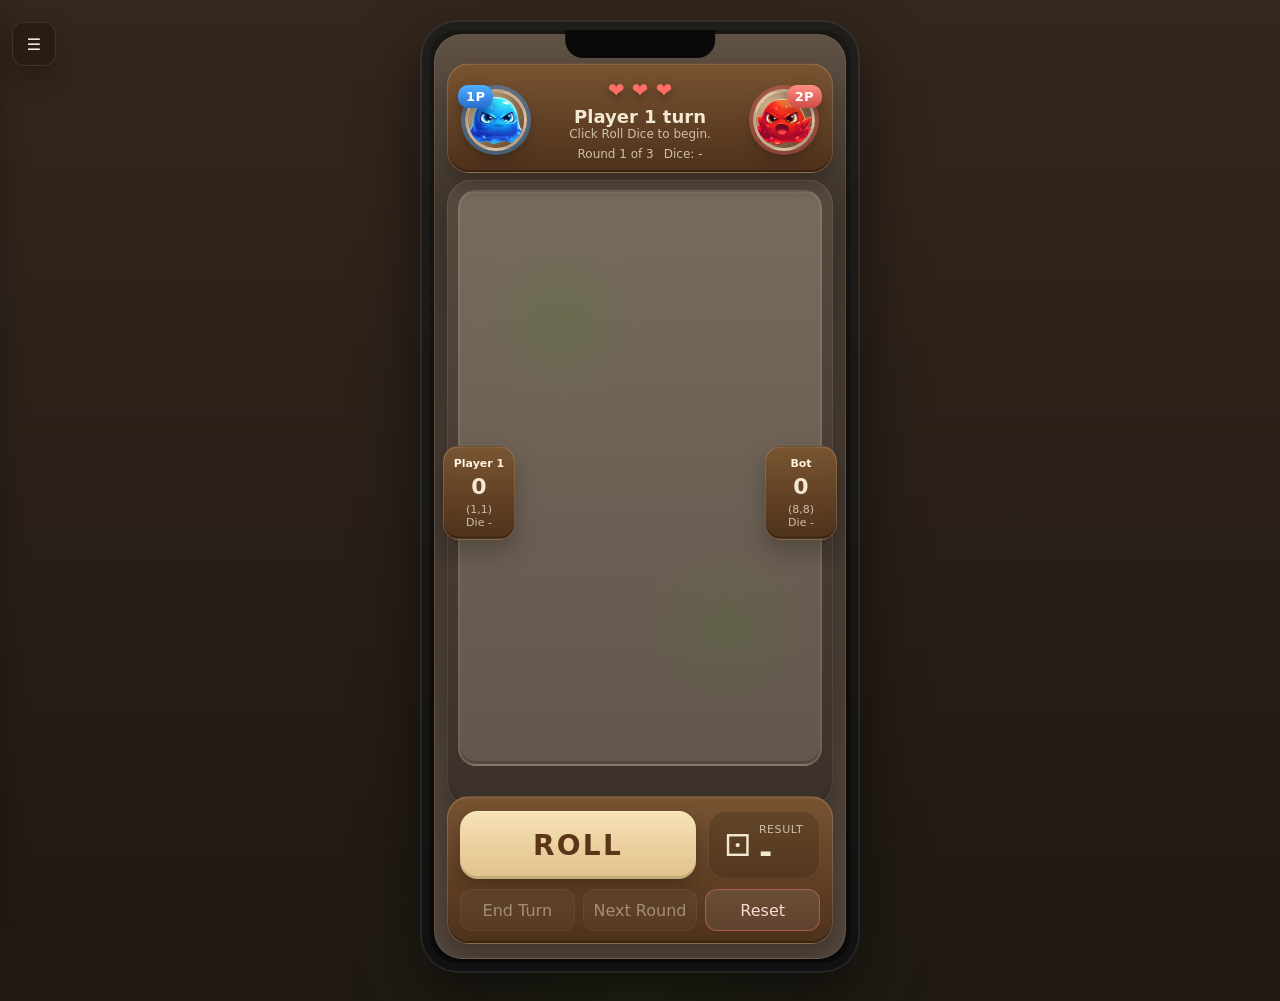
==== mobile_index.html @ 983eb6a6 "Add files via upload" ====
<!DOCTYPE html>
<html lang="en">
<head>
  <meta charset="UTF-8" />
  <meta name="viewport" content="width=device-width, initial-scale=1.0, viewport-fit=cover" />
  <title>Dice Corner Duel</title>
  <link rel="stylesheet" href="./mobile_style.css" />
</head>
<body>
  <button id="menuToggle" class="menu-toggle floating-menu" aria-label="Open menu">☰</button>

  <div id="drawerOverlay" class="drawer-overlay"></div>

  <aside id="sideDrawer" class="side-drawer">
    <div class="drawer-header">
      <div class="drawer-title">Game Menu</div>
      <button id="closeDrawer" class="drawer-close">✕</button>
    </div>

    <div class="drawer-section">
      <div class="section-title">Rules</div>
      <div class="help">
        Rules in this prototype:<br>
        • You are Player 1. Player 2 is controlled by the bot.<br>
        • Move 1 tile per click until your rolled moves run out.<br>
        • No diagonal movement.<br>
        • You cannot move onto the other player’s tile or wall tiles.<br>
        • A player is trapped if they have no legal adjacent tile to move to on their turn.<br>
        • If you end your turn orthogonally adjacent to the opponent, you win the round.<br>
        • First to 2 round wins takes the match.<br>
        • You can also move using Arrow Keys.
      </div>
    </div>

    <div class="drawer-section">
      <div class="section-title">Action Log</div>
      <div id="log" class="log"></div>
    </div>

    <div class="drawer-section compact-room">
      <div class="section-title">Room</div>
      <div id="roomStatusText" class="status-chip">Room: -</div>
    </div>
  </aside>

  <div class="mobile-shell">
    <div class="phone-frame">
      <div class="phone-notch"></div>

      <main class="game-screen">
        <header class="top-bar wood-panel">
          <div class="portrait-side left-side">
            <div class="portrait-frame blue-ring">
              <img src="./assets/blue-removebg-preview.png" alt="Player 1 portrait" class="portrait-image" onerror="this.style.display='none'">
            </div>
            <div class="badge badge-blue">1P</div>
          </div>

          <div class="center-status">
            <div class="heart-row" aria-hidden="true">
              <span class="heart">❤</span>
              <span class="heart">❤</span>
              <span class="heart">❤</span>
            </div>
            <div id="turnText" class="turn-main">Player 1 turn</div>
            <div id="phaseText" class="phase-sub">Click Roll Dice to begin.</div>
            <div class="meta-row">
              <span id="roundText">Round 1 of 3</span>
              <span id="diceText">Dice: -</span>
            </div>
          </div>

          <div class="portrait-side right-side">
            <div class="portrait-frame red-ring">
              <img src="./assets/red-removebg-preview.png" alt="Player 2 portrait" class="portrait-image" onerror="this.style.display='none'">
            </div>
            <div class="badge badge-red">2P</div>
          </div>
        </header>

        <section class="arena-shell">
          <div class="arena-frame">
            <div id="board" class="board"></div>
          </div>

          <div class="side-stats left-stats wood-mini">
            <div class="stat-label" id="p1Name">Player 1</div>
            <div class="stat-value" id="p1Score">0</div>
            <div class="stat-sub" id="p1Pos">(1,1)</div>
            <div class="stat-dice">Die <span id="p1Dice">-</span></div>
          </div>

          <div class="side-stats right-stats wood-mini">
            <div class="stat-label" id="p2Name">Bot</div>
            <div class="stat-value" id="p2Score">0</div>
            <div class="stat-sub" id="p2Pos">(8,8)</div>
            <div class="stat-dice">Die <span id="p2Dice">-</span></div>
          </div>
        </section>

        <footer class="bottom-panel wood-panel">
          <div class="roll-section">
            <button id="rollBtn" class="roll-button">ROLL</button>
            <div class="dice-readout">
              <div class="mini-die" aria-hidden="true">⚀</div>
              <div class="dice-number-wrap">
                <div class="dice-number-label">Result</div>
                <div class="dice-number" id="mobileDiceValue">-</div>
              </div>
            </div>
          </div>

          <div class="bottom-actions-inline">
            <button id="endTurnBtn" class="secondary action-small" disabled>End Turn</button>
            <button id="newRoundBtn" class="ghost action-small" disabled>Next Round</button>
            <button id="resetMatchBtn" class="ghost action-small danger-outline">Reset</button>
          </div>
        </footer>
      </main>
    </div>
  </div>

  <div id="winnerPopup" class="popup-overlay">
    <div class="popup-card">
      <div class="popup-title">Round Winner</div>
      <div id="winnerPopupText" class="popup-value">Player 1 Wins!</div>
      <div class="popup-actions">
        <button id="nextRoundPopupBtn" class="secondary">Next Game</button>
      </div>
      <div class="popup-subtext">Start the next round when you are ready.</div>
    </div>
  </div>

  <div id="resultPopup" class="popup-overlay">
    <div class="popup-card">
      <div class="popup-title">Round Result</div>
      <div id="resultPopupText" class="popup-value">YOU WIN</div>
      <div id="resultPopupSubtext" class="popup-subtext">Waiting for the next round.</div>
      <div class="popup-actions">
        <button id="resultNextBtn" class="secondary">Next Game</button>
      </div>
    </div>
  </div>

  <div id="winBubble">Player Wins!</div>
  <div id="dicePopBubble">6</div>

  <div id="coinTossPopup" class="popup-overlay">
    <div class="popup-card">
      <div class="popup-title">Coin Toss</div>
      <div id="coinTossText" class="popup-value">Player 1 goes first!</div>
      <div class="popup-subtext">Starting player has been chosen.</div>
    </div>
  </div>

  <script type="module" src="./game.js"></script>
  <script>
    const syncMobileDice = () => {
      const diceText = document.getElementById('diceText');
      const mobileDiceValue = document.getElementById('mobileDiceValue');
      if (!diceText || !mobileDiceValue) return;
      const match = diceText.textContent.match(/Dice:\s*([^|]+)/i);
      mobileDiceValue.textContent = match ? match[1].trim() : '-';
    };

    const obs = new MutationObserver(syncMobileDice);
    window.addEventListener('DOMContentLoaded', () => {
      const diceText = document.getElementById('diceText');
      if (diceText) obs.observe(diceText, { childList: true, characterData: true, subtree: true });
      syncMobileDice();
    });
  </script>
</body>
</html>
---- mobile_style.css ----
:root {
  --bg: #17120e;
  --wood-1: #6f4b2c;
  --wood-2: #4d301b;
  --wood-3: #8a633d;
  --stone-1: #90806f;
  --stone-2: #6d5f52;
  --panel-line: rgba(255, 244, 221, 0.14);
  --text: #f3e8d3;
  --muted: #ccbfa9;
  --blue: #48a5ff;
  --red: #ef6a62;
  --green: #73d46f;
  --tile-size: 72px;
}

* {
  box-sizing: border-box;
  font-family: Georgia, "Trebuchet MS", system-ui, sans-serif;
}

html, body {
  margin: 0;
  min-height: 100%;
  overflow-x: hidden;
}

body {
  background:
    radial-gradient(circle at 50% 20%, rgba(222, 186, 126, 0.12), transparent 18%),
    radial-gradient(circle at 50% 100%, rgba(52, 89, 41, 0.18), transparent 26%),
    linear-gradient(180deg, #34271d 0%, #1f1813 100%);
  color: var(--text);
}

button, input {
  font: inherit;
}

.hidden { display: none !important; }

.mobile-shell {
  min-height: 100vh;
  display: grid;
  place-items: center;
  padding: 20px 12px 28px;
}

.phone-frame {
  position: relative;
  width: min(100%, 440px);
  aspect-ratio: 9 / 19.5;
  border-radius: 38px;
  padding: 14px;
  background:
    linear-gradient(180deg, #191714 0%, #090909 100%);
  box-shadow:
    0 24px 60px rgba(0,0,0,0.55),
    inset 0 0 0 2px rgba(255,255,255,0.08),
    inset 0 0 0 10px rgba(255,255,255,0.03);
}

.phone-notch {
  position: absolute;
  top: 10px;
  left: 50%;
  transform: translateX(-50%);
  width: 34%;
  height: 28px;
  border-radius: 0 0 18px 18px;
  background: #080808;
  z-index: 5;
}

.game-screen {
  position: relative;
  height: 100%;
  border-radius: 28px;
  overflow: hidden;
  background:
    radial-gradient(circle at 50% 50%, rgba(255,255,255,0.04), transparent 25%),
    linear-gradient(180deg, #5f5244 0%, #44382e 18%, #54463b 100%);
  border: 1px solid rgba(255,255,255,0.08);
}

.wood-panel,
.wood-mini,
.popup-card,
.side-drawer {
  background:
    linear-gradient(180deg, rgba(121, 84, 49, 0.98) 0%, rgba(78, 49, 27, 0.98) 100%);
  border: 1px solid rgba(255, 232, 202, 0.16);
  box-shadow:
    inset 0 1px 0 rgba(255,255,255,0.1),
    inset 0 -2px 0 rgba(0,0,0,0.28),
    0 12px 24px rgba(0,0,0,0.24);
}

.top-bar {
  position: absolute;
  top: 28px;
  left: 12px;
  right: 12px;
  z-index: 3;
  min-height: 104px;
  border-radius: 22px;
  padding: 14px 12px 10px;
  display: grid;
  grid-template-columns: 72px 1fr 72px;
  align-items: center;
  gap: 8px;
}

.portrait-side {
  position: relative;
  display: flex;
  justify-content: center;
}

.portrait-frame {
  width: 62px;
  height: 62px;
  border-radius: 50%;
  overflow: hidden;
  background: radial-gradient(circle at 30% 30%, #d8c19d, #7a5b3f 70%, #412717 100%);
  border: 3px solid rgba(255, 232, 202, 0.55);
  box-shadow: 0 8px 16px rgba(0,0,0,0.28);
}

.portrait-image {
  width: 100%;
  height: 100%;
  object-fit: cover;
}

.blue-ring { box-shadow: 0 0 0 4px rgba(72,165,255,0.42), 0 8px 16px rgba(0,0,0,0.28); }
.red-ring { box-shadow: 0 0 0 4px rgba(239,106,98,0.42), 0 8px 16px rgba(0,0,0,0.28); }

.badge {
  position: absolute;
  top: -4px;
  padding: 4px 8px;
  border-radius: 10px;
  font-weight: 900;
  font-size: 13px;
  color: #fff;
  letter-spacing: 0.03em;
  box-shadow: 0 6px 12px rgba(0,0,0,0.25);
}

.badge-blue { left: -2px; background: linear-gradient(180deg, #50b0ff, #276ccf); }
.badge-red { right: -2px; background: linear-gradient(180deg, #ff8e83, #cf4a43); }

.center-status {
  text-align: center;
  min-width: 0;
}

.heart-row {
  display: flex;
  justify-content: center;
  gap: 7px;
  margin-bottom: 6px;
  font-size: 20px;
}

.heart { color: #ff6f68; text-shadow: 0 3px 8px rgba(0,0,0,0.3); }

.turn-main {
  font-size: 18px;
  font-weight: 900;
  line-height: 1.05;
  white-space: nowrap;
  overflow: hidden;
  text-overflow: ellipsis;
}

.phase-sub,
.meta-row {
  font-size: 12px;
  color: var(--muted);
  line-height: 1.25;
}

.meta-row {
  margin-top: 5px;
  display: flex;
  justify-content: center;
  gap: 10px;
  flex-wrap: wrap;
}

.arena-shell {
  position: absolute;
  top: 144px;
  left: 12px;
  right: 12px;
  bottom: 152px;
}

.arena-frame {
  position: absolute;
  inset: 0;
  border-radius: 26px;
  padding: 10px;
  background:
    linear-gradient(180deg, rgba(88, 74, 62, 0.92) 0%, rgba(59, 48, 41, 0.95) 100%);
  border: 1px solid rgba(255,255,255,0.08);
  box-shadow:
    inset 0 1px 0 rgba(255,255,255,0.06),
    inset 0 -2px 0 rgba(0,0,0,0.22),
    0 14px 28px rgba(0,0,0,0.28);
}

.board {
  position: relative;
  width: calc(var(--tile-size) * 8);
  height: calc(var(--tile-size) * 8);
  max-width: 100%;
  margin: 0 auto;
  border-radius: 18px;
  overflow: hidden;
  border: 2px solid rgba(255,255,255,0.08);
  background:
    radial-gradient(circle at 28% 22%, rgba(71, 126, 47, 0.22), transparent 16%),
    radial-gradient(circle at 74% 76%, rgba(71, 126, 47, 0.16), transparent 16%),
    linear-gradient(180deg, #786b5d 0%, #62574c 100%);
  box-shadow:
    inset 0 1px 0 rgba(255,255,255,0.06),
    inset 0 -3px 0 rgba(0,0,0,0.16);
}

.side-stats {
  position: absolute;
  top: 50%;
  transform: translateY(-50%);
  width: 72px;
  border-radius: 16px;
  padding: 10px 8px;
  text-align: center;
  z-index: 3;
}

.left-stats { left: -4px; }
.right-stats { right: -4px; }

.stat-label {
  font-size: 11px;
  font-weight: 900;
  color: #fff3e0;
}

.stat-value {
  font-size: 22px;
  font-weight: 900;
  margin: 4px 0;
}

.stat-sub,
.stat-dice {
  font-size: 11px;
  color: var(--muted);
  line-height: 1.2;
}

.bottom-panel {
  position: absolute;
  left: 12px;
  right: 12px;
  bottom: 14px;
  z-index: 3;
  border-radius: 22px;
  padding: 14px 12px 12px;
}

.roll-section {
  display: grid;
  grid-template-columns: 1fr 112px;
  gap: 12px;
  align-items: center;
}

.roll-button {
  min-height: 68px;
  border: none;
  border-radius: 18px;
  color: #5b3518;
  font-weight: 900;
  font-size: 28px;
  letter-spacing: 0.08em;
  background: linear-gradient(180deg, #f7e2b7, #e0c18a);
  box-shadow:
    inset 0 1px 0 rgba(255,255,255,0.35),
    inset 0 -3px 0 rgba(0,0,0,0.12),
    0 8px 18px rgba(0,0,0,0.22);
  cursor: pointer;
}

.dice-readout {
  min-height: 68px;
  border-radius: 18px;
  display: flex;
  align-items: center;
  justify-content: center;
  gap: 8px;
  background: rgba(0,0,0,0.14);
  border: 1px solid rgba(255,255,255,0.08);
}

.mini-die {
  font-size: 30px;
}

.dice-number-label {
  font-size: 11px;
  color: var(--muted);
  text-transform: uppercase;
  letter-spacing: 0.05em;
}

.dice-number {
  font-size: 32px;
  font-weight: 900;
  line-height: 1;
}

.bottom-actions-inline {
  display: grid;
  grid-template-columns: repeat(3, 1fr);
  gap: 8px;
  margin-top: 10px;
}

.action-small,
.drawer-close,
.menu-toggle,
.secondary,
.ghost {
  min-height: 42px;
  border-radius: 12px;
  border: 1px solid rgba(255,255,255,0.1);
  color: #fff3e0;
  background: rgba(255,255,255,0.08);
  cursor: pointer;
}

.action-small:disabled,
.roll-button:disabled,
.secondary:disabled,
.ghost:disabled {
  opacity: 0.45;
  cursor: not-allowed;
}

.danger-outline {
  border-color: rgba(255,120,120,0.45);
  color: #ffd7d2;
}

button:hover:not(:disabled) {
  transform: translateY(-1px);
  filter: brightness(1.03);
}

button { transition: transform 0.12s ease, filter 0.12s ease, opacity 0.12s ease; }

.floating-menu {
  position: fixed;
  top: 22px;
  left: max(12px, env(safe-area-inset-left));
  z-index: 1305;
}

.menu-toggle {
  width: 44px;
  height: 44px;
  display: grid;
  place-items: center;
  background: rgba(42, 28, 19, 0.92);
  box-shadow: 0 12px 24px rgba(0,0,0,0.25);
}

.drawer-overlay {
  position: fixed;
  inset: 0;
  background: rgba(0,0,0,0.5);
  opacity: 0;
  pointer-events: none;
  transition: opacity 0.22s ease;
  z-index: 1290;
}

.drawer-overlay.show {
  opacity: 1;
  pointer-events: auto;
}

.side-drawer {
  position: fixed;
  top: 0;
  left: 0;
  width: min(360px, 88vw);
  height: 100vh;
  transform: translateX(-100%);
  transition: transform 0.24s ease;
  z-index: 1301;
  padding: 18px 16px 16px;
  display: flex;
  flex-direction: column;
  gap: 14px;
  color: #fff3e0;
}

.side-drawer.open { transform: translateX(0); }

.drawer-header {
  display: flex;
  justify-content: space-between;
  align-items: center;
}

.drawer-title {
  font-size: 20px;
  font-weight: 900;
}

.section-title {
  margin: 0 0 8px;
  font-size: 12px;
  font-weight: 800;
  text-transform: uppercase;
  letter-spacing: 0.08em;
  color: rgba(255,243,224,0.78);
}

.help,
.log,
.status-chip {
  background: rgba(255,255,255,0.06);
  border: 1px solid rgba(255,255,255,0.08);
  border-radius: 14px;
}

.help {
  padding: 12px;
  font-size: 13px;
  line-height: 1.45;
  color: var(--muted);
}

.log {
  max-height: 220px;
  overflow-y: auto;
  padding: 8px;
}

.log-entry {
  margin-bottom: 6px;
  padding: 10px 12px;
  border-radius: 10px;
  background: rgba(255,255,255,0.05);
  font-size: 13px;
  line-height: 1.35;
}

.status-chip {
  padding: 10px 12px;
  font-size: 13px;
  color: var(--muted);
}

.cell {
  position: absolute;
  width: var(--tile-size);
  height: var(--tile-size);
  padding: 0;
  border: none;
  background: transparent;
  cursor: pointer;
  overflow: hidden;
}

.layer {
  position: absolute;
  inset: 0;
  background-repeat: no-repeat;
  background-position: center;
  background-size: contain;
  pointer-events: none;
}

.layer.ground {
  z-index: 1;
  image-rendering: auto;
}

.layer.block {
  z-index: 2;
  transform: scale(0.98);
  filter: drop-shadow(0 4px 5px rgba(0,0,0,0.45));
}

.layer.actor {
  z-index: 3;
  transform: scale(0.88);
  filter: drop-shadow(0 4px 6px rgba(0,0,0,0.45));
}

.layer.actor.p1,
.layer.actor.p2 {
  animation: actorIdle 1.6s ease-in-out infinite;
}

.layer.actor.move {
  animation: actorMove 0.22s ease, actorIdle 1.6s ease-in-out 0.22s infinite;
}

.layer.fx { z-index: 4; }
.layer.fx.valid { background: radial-gradient(circle, rgba(115,212,111,0.34), rgba(115,212,111,0) 68%); }
.layer.fx.selected { background: radial-gradient(circle, rgba(72,165,255,0.28), rgba(72,165,255,0) 68%); }
.layer.fx.attack {
  animation: attackFlash 0.28s ease;
  background: radial-gradient(circle, rgba(255,255,255,0.45), rgba(255,255,255,0) 70%);
}

@keyframes actorIdle {
  0% { transform: translateY(0) scale(0.88); }
  50% { transform: translateY(-2px) scale(0.91); }
  100% { transform: translateY(0) scale(0.88); }
}

@keyframes actorMove {
  0% { transform: translateY(0) scale(0.8); opacity: 0.72; }
  50% { transform: translateY(-4px) scale(0.96); opacity: 1; }
  100% { transform: translateY(0) scale(0.88); opacity: 1; }
}

@keyframes attackFlash {
  0% { opacity: 0; transform: scale(0.72); }
  50% { opacity: 1; transform: scale(1.08); }
  100% { opacity: 0; transform: scale(1.2); }
}

.popup-overlay {
  position: fixed;
  inset: 0;
  display: none;
  align-items: center;
  justify-content: center;
  background: rgba(0,0,0,0.48);
  z-index: 1400;
}

.popup-overlay.show { display: flex; }

.popup-card {
  width: min(90vw, 360px);
  border-radius: 22px;
  padding: 20px;
  text-align: center;
}

.popup-title {
  font-size: 12px;
  text-transform: uppercase;
  letter-spacing: 0.08em;
  color: var(--muted);
  margin-bottom: 8px;
}

.popup-value {
  font-size: 34px;
  font-weight: 900;
  margin-bottom: 12px;
}

.popup-actions {
  display: flex;
  justify-content: center;
  margin: 14px 0 10px;
}

.popup-subtext {
  color: var(--muted);
  font-size: 13px;
}

#coinTossPopup { display: none; }
#coinTossPopup.show { display: flex; }
#dicePopBubble { display: none; }
#winBubble {
  position: fixed;
  top: 50%;
  left: 50%;
  transform: translate(-50%, -50%) scale(0);
  background: rgba(55, 34, 21, 0.96);
  color: #fff3e0;
  padding: 20px 30px;
  border-radius: 16px;
  font-size: 28px;
  font-weight: 800;
  box-shadow: 0 20px 60px rgba(0,0,0,0.5);
  z-index: 1450;
  transition: all 0.3s ease;
  pointer-events: none;
}

@media (max-width: 480px) {
  :root { --tile-size: 64px; }

  .phone-frame {
    width: 100%;
    aspect-ratio: auto;
    min-height: 100vh;
    border-radius: 0;
    padding: 0;
    box-shadow: none;
    background: transparent;
  }

  .phone-notch { display: none; }

  .game-screen {
    border-radius: 0;
    min-height: 100vh;
  }

  .top-bar {
    top: max(8px, env(safe-area-inset-top));
  }

  .arena-shell {
    top: 136px;
    bottom: 146px;
  }

  .side-stats {
    width: 62px;
    padding: 8px 6px;
  }

  .roll-button {
    font-size: 24px;
    min-height: 62px;
  }
}
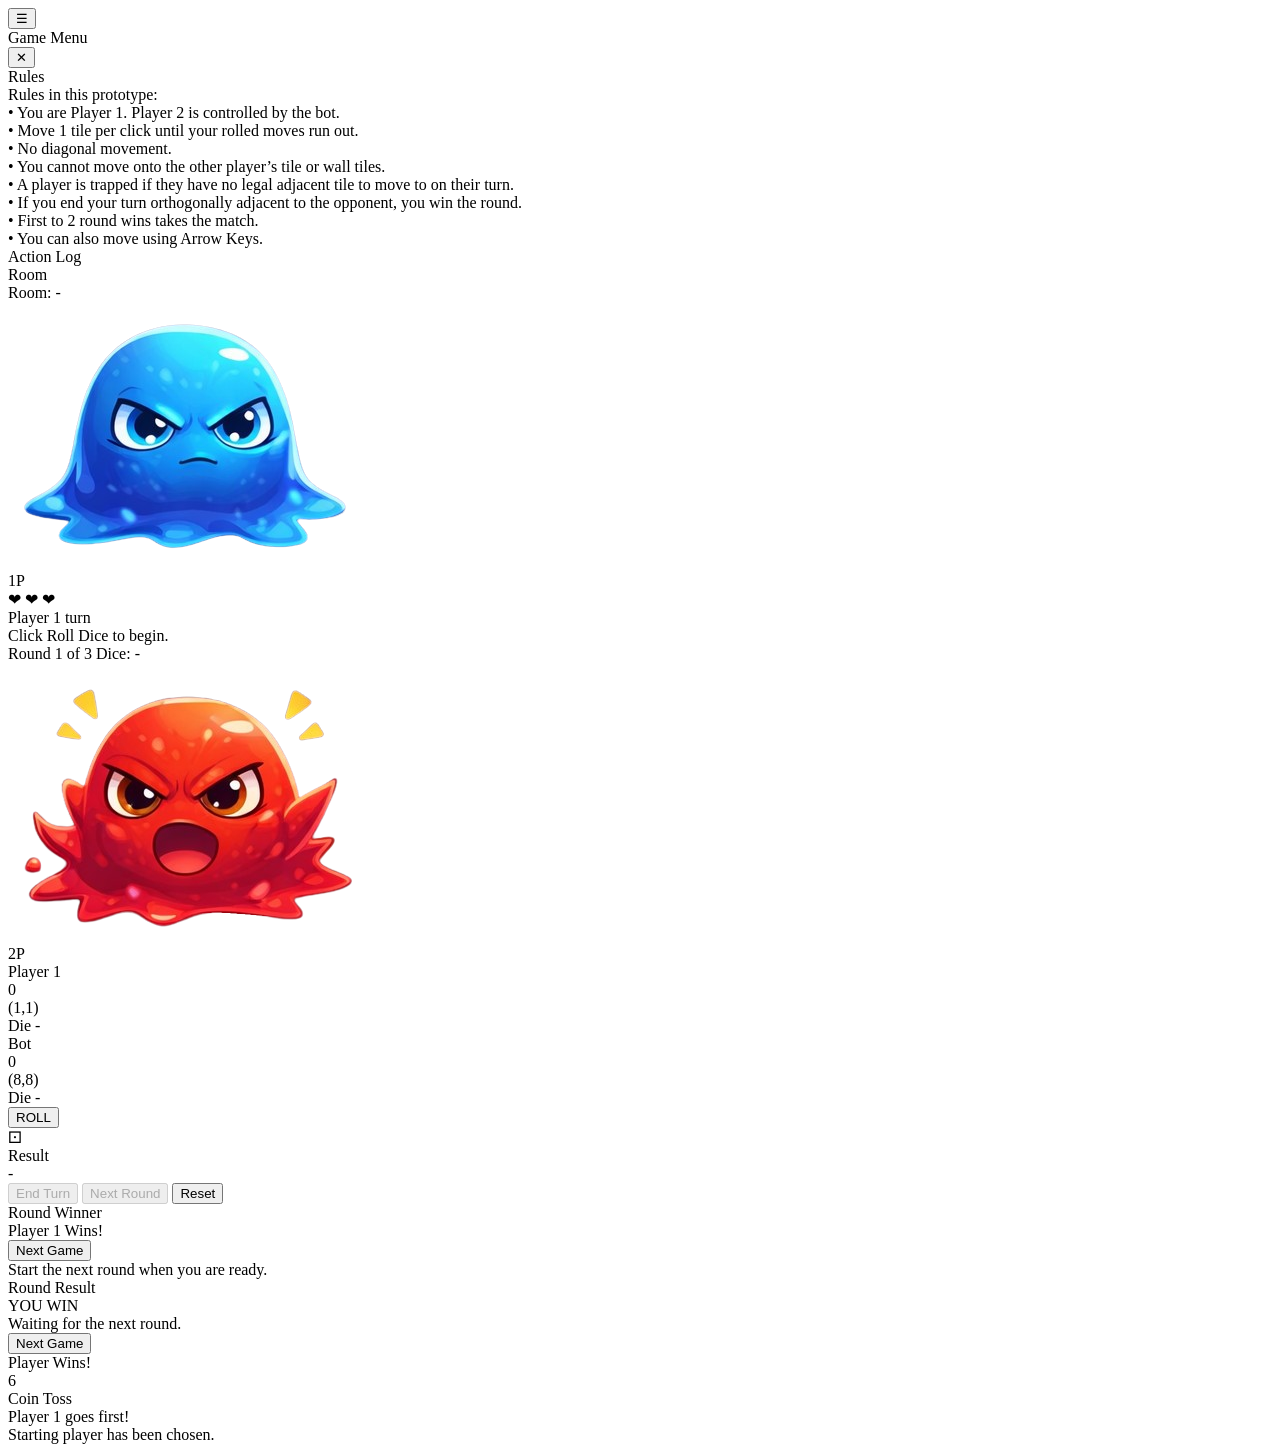
==== commit 00ef568c: "Update mobile_index.html" ====
--- a/mobile_index.html
+++ b/mobile_index.html
@@ -4,7 +4,7 @@
   <meta charset="UTF-8" />
   <meta name="viewport" content="width=device-width, initial-scale=1.0, viewport-fit=cover" />
   <title>Dice Corner Duel</title>
-  <link rel="stylesheet" href="./mobile_style.css" />
+  <link rel="stylesheet" href="./style.css" />
 </head>
 <body>
   <button id="menuToggle" class="menu-toggle floating-menu" aria-label="Open menu">☰</button>
